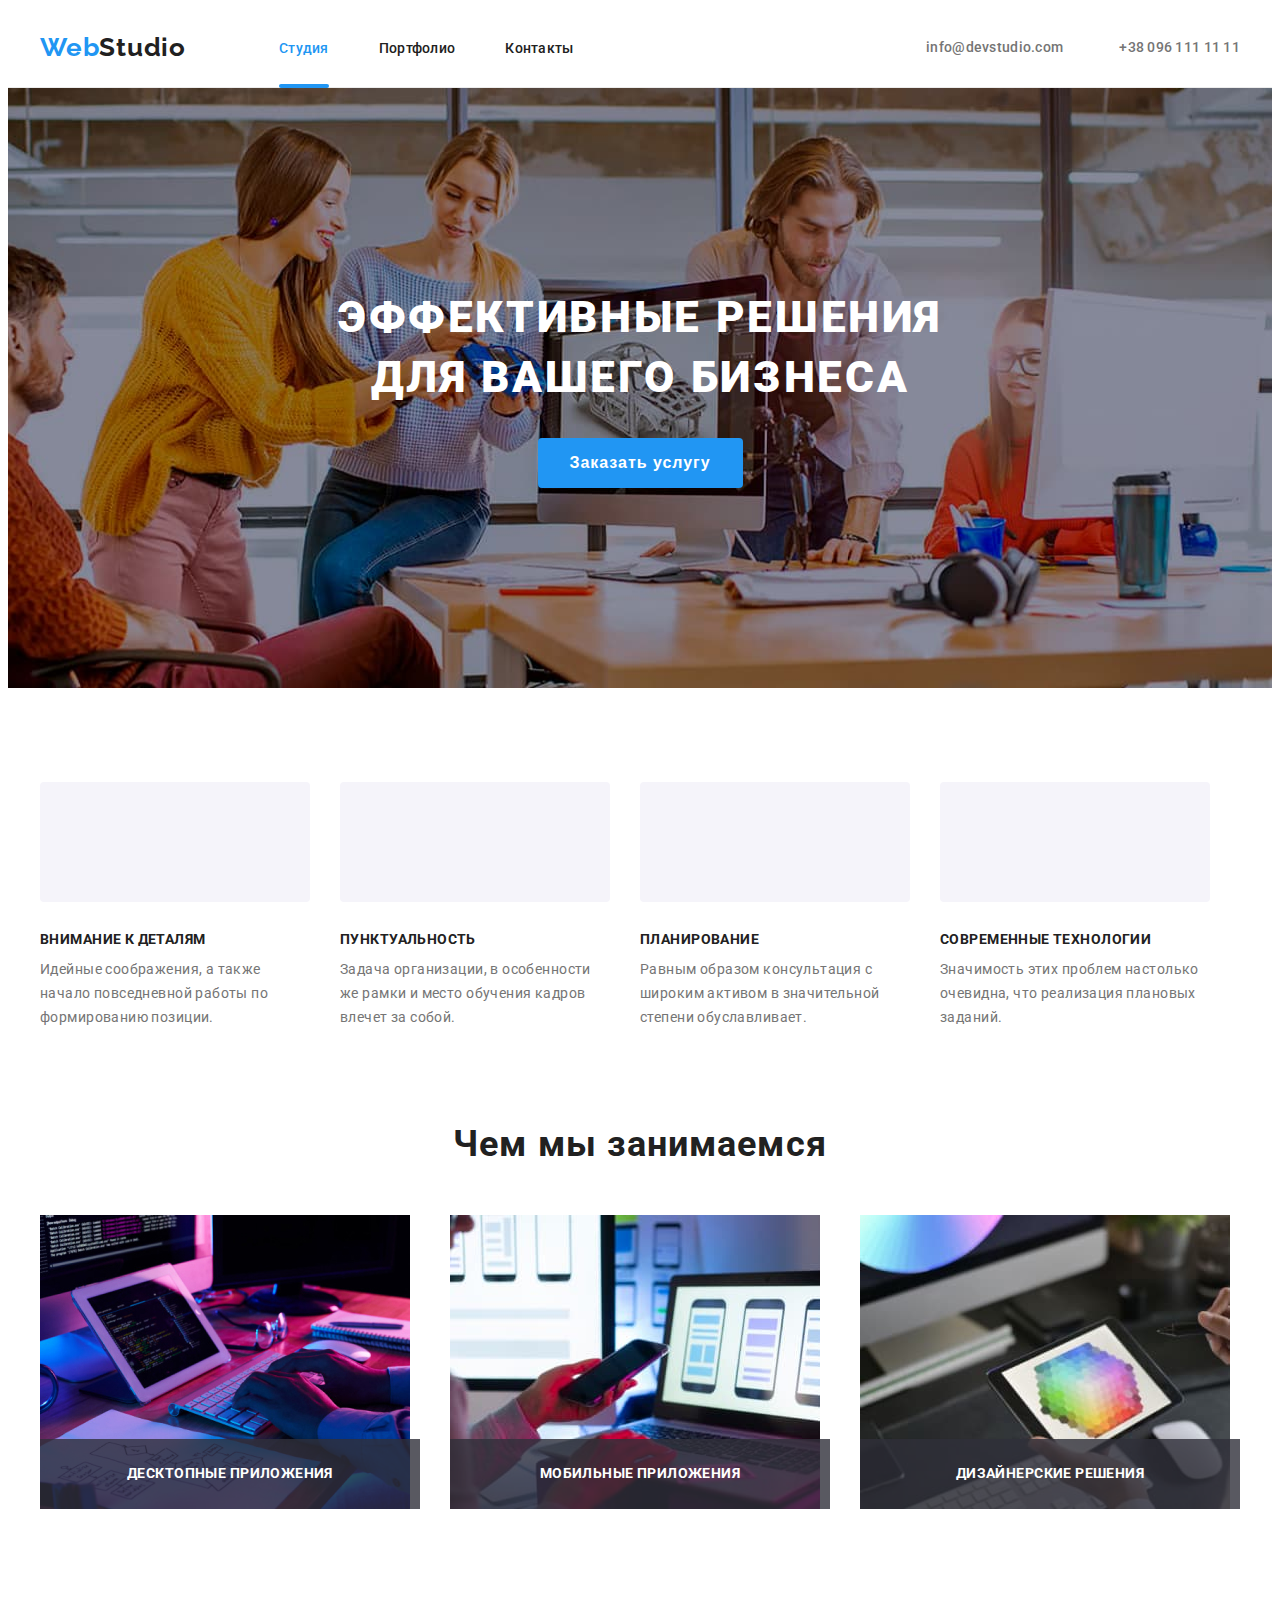
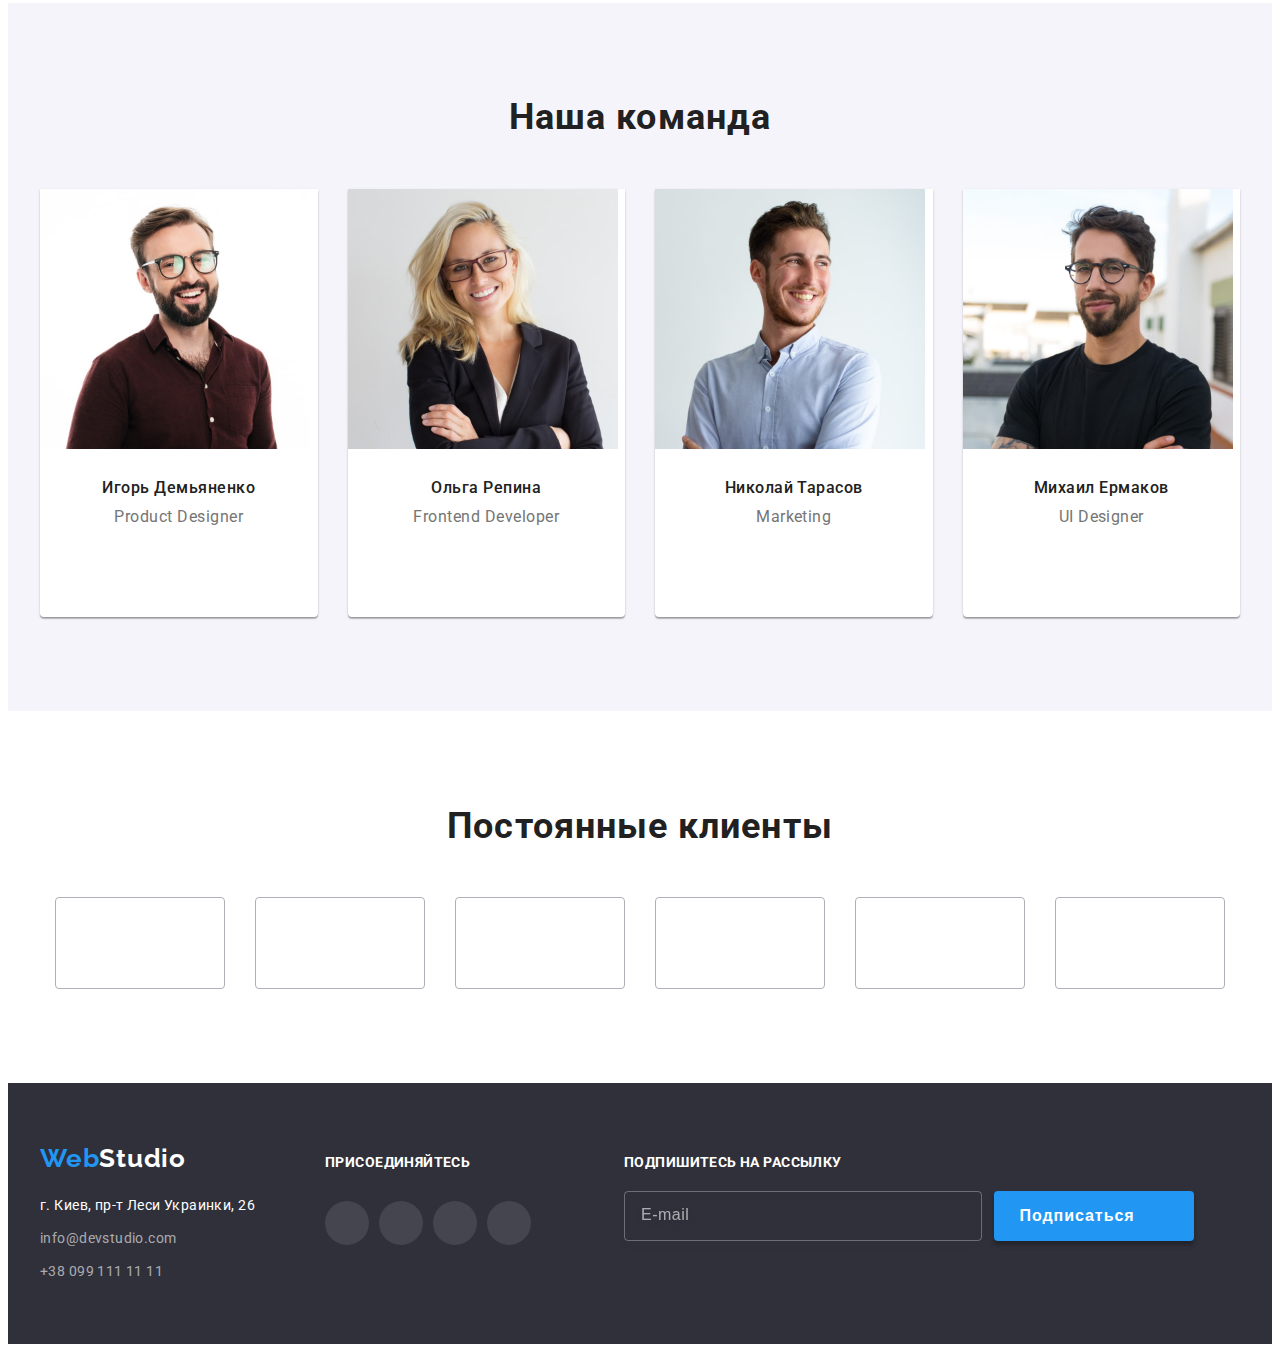
==== index.html @ efbe4398 "HW-07" ====
<!DOCTYPE html>
<html lang="ru">

<head>
    <meta charset="UTF-8">
    <meta http-equiv="X-UA-Compatible" content="IE=edge">
    <meta name="viewport" content="width=device-width, initial-scale=1.0">
    <title>Web Studio</title>
    <!-- Custom styles start -->
    <link rel="stylesheet" href="./CSS/styles.css">
    <!-- Custom styles end -->
    <!-- fonts start -->
    <link rel="preconnect" href="https://fonts.googleapis.com">
    <link rel="preconnect" href="https://fonts.gstatic.com" crossorigin>
    <link
        href="https://fonts.googleapis.com/css2?family=Raleway:wght@700&family=Roboto:wght@400;500;700;900&display=swap"
        rel="stylesheet">
    <!-- fonts end-->
    <!-- Normalizer start -->
    <link rel="stylesheet" href="https://cdnjs.cloudflare.com/ajax/libs/modern-normalize/1.1.0/modern-normalize.min.css"
        integrity="sha512-wpPYUAdjBVSE4KJnH1VR1HeZfpl1ub8YT/NKx4PuQ5NmX2tKuGu6U/JRp5y+Y8XG2tV+wKQpNHVUX03MfMFn9Q=="
        crossorigin="anonymous" referrerpolicy="no-referrer" />
    <!-- Normalizer end -->
</head>

<body data-body>

    <!-- HEADER -->
    <header class="header">
        <div class="container header__container">
            <a class="header__logo link logo" href="./index.html">Web<span class="header__span">Studio</span></a>
            <nav class="nav">
                <ul class="nav__list list">
                    <li class="nav__item">
                        <a class="nav__link nav__link--current link" href="index.html">Студия</a>
                    </li>
                    <li class="nav__item">
                        <a class="link nav__link" href="portfolio.html">Портфолио</a>
                    </li>
                    <li class="nav__item">
                        <a class="link nav__link" href="Контакты">Контакты</a>
                    </li>
                </ul>
            </nav>
            <ul class="contact list">
                <li class="contact__item">
                    <a class="contact__mail link" href="mailto:info@devstudio.com">
                        <svg class="contact__icon" width="16px" height="12px">
                            <use href="./images/navigation.svg#icon-mail">
                            </use>
                        </svg>
                        info@devstudio.com
                    </a>
                </li>
                <li class="contact__item">
                    <a class="contact__tel link" href="tel:+380961111111">
                        <svg class="contact__icon" width="16px" height="12px">
                            <use class href="./images//navigation.svg#icon-phone">
                            </use>
                        </svg>
                        +38 096 111 11 11
                    </a>
                </li>
            </ul>
        </div>
    </header>
    <!-- MAIN CONTENT -->
    <main>
        <!-- HERO -->
        <section class="hero">
            <div class="container">
                <h1 class="hero__title">
                    Эффективные решения для вашего бизнеса
                </h1>
                <button class="btn hero__btn" type="button" data-modal-open>Заказать услугу</button>
            </div>
        </section>
        <!-- MODAL WINDOW -->
        <div class="backdrop is-hidden" data-modal>
            <div class="modal">
                <button class="modal__close-btn" type="button" data-modal-close>
                    <svg width="11" height="11">
                        <use href="./images/symbol.svg#icon-button-x"></use>
                    </svg>
                </button>
                <form class="modal__form form">
                    <strong class="form__title">Оставьте свои данные, мы вам перезвоним</strong>
                    <div class="form__field">
                        <label for="name" class="modal__label">Имя</label>
                        <div class="form__container">
                            <input type="text" name="name" id="name" class="form__input" autofocus>
                            <svg class="form__svg" width="12px" height="12px">
                                <use class="icon-name" href="./images/symbol.svg#icon-modal-name"></use>
                            </svg>
                        </div>
                    </div>
                    <div class="form__field">
                        <label for="tel" class="modal__label">Телефон</label>
                        <div class="form__container">
                            <input type="tel" name="tel" id="tel" class="form-item">
                            <svg class="form__svg" width="12px" height="12px">
                                <use class="icon-tel" href="./images/symbol.svg#icon-modal-tel"></use>
                            </svg>
                        </div>
                    </div>
                    <div class="form__field">
                        <label for="mail" class="modal__label">Почта</label>
                        <div class="form__container">
                            <input type="email" name="mail" id="mail" class="form-item">
                            <svg class="form__svg" width="12px" height="12px">
                                <use class="icon-email" href="./images/symbol.svg#icon-modal-mail"></use>
                            </svg>
                        </div>
                    </div>
                    <div class="form__field">
                        <label for="comment" class="modal__label">Комментарий</label>
                        <textarea name="comment" id="comment" rows="10" placeholder="Введите текст"
                            class="comment-item"></textarea>
                    </div>
                    <div class="modal__policy policy">
                        <label class="checkbox">
                            <input class="visually-hidden checkbox__input" type="checkbox" name="" value="" id="policy">
                            <span class="checkbox__container">
                                <svg class="checkbox__icon" width="11px" height="8px">
                                    <use href="./images/checkbox.svg#icon-checkbox" class=""></use>
                                </svg>
                            </span>
                            <span class="field-label">Соглашаюсь с рассылкой и принимаю <span class="agreements">Условия
                                    договора</span></span>
                        </label>
                    </div>
                    <div class="submit">
                        <button type="submit" class="submit__button">Отправить</button>
                    </div>
                </form>
            </div>
        </div>
        <!-- BENEFITS -->
        <section class="benefits">
            <div class="benefits__container container">
                <ul class="benefits__list list">
                    <li class="benefits__item">
                        <a class="benefits__link link" href="" target="_blank" rel="noopener noreferrer" aria-label="">
                            <svg class="benefits__icon" width="70px" height="70px">
                                <use href="./images/benefits.svg#icon-antenna"></use>
                            </svg>
                        </a>
                        <div class="benefits__container">
                            <h3 class="benefits__title">Внимание к деталям</h3>
                            <p class="benefits__text text">
                                Идейные соображения, а также начало повседневной работы по формированию позиции.
                            </p>
                        </div>
                    </li>

                    <li class="benefits__item">
                        <a class="benefits__link link" href="" target="_blank" rel="noopener noreferrer" aria-label="">
                            <svg class="benefits__icon" width="70px" height="70px">
                                <use href="./images/benefits.svg#icon-clock"></use>
                            </svg>
                        </a>
                        <div class="benefits__container">
                            <h3 class="benefits__title">Пунктуальность</h3>
                            <p class="benefits__text text">
                                Задача организации, в особенности же рамки и место обучения кадров влечет за собой.
                            </p>
                        </div>
                    </li>

                    <li class="benefits__item">
                        <a class="benefits__link link" href="" target="_blank" rel="noopener noreferrer" aria-label="">
                            <svg class="benefits__icon" width="70px" height="70px">
                                <use href="./images/benefits.svg#icon-diagram"></use>
                            </svg>
                        </a>
                        <div class="benefits__container">
                            <h3 class="benefits__title">Планирование</h3>
                            <p class="benefits__text text">
                                Равным образом консультация с широким активом в значительной степени обуславливает.
                            </p>
                        </div>
                    </li>

                    <li class="benefits__item">
                        <a class="benefits__link link" href="" target="_blank" rel="noopener noreferrer" aria-label="">
                            <svg class="benefits__icon" width="70px" height="70px">
                                <use href="./images/benefits.svg#icon-astronaut"></use>
                            </svg>
                        </a>
                        <div class="benefits__container">
                            <h3 class="benefits__title">Современные технологии</h3>
                            <p class="benefits__text text">
                                Значимость этих проблем настолько очевидна, что реализация плановых заданий.
                            </p>
                        </div>
                    </li>

                </ul>
            </div>
        </section>
        <!-- ABOUT -->
        <section class="about">
            <div class="container">
                <h2 class="about__title title">
                    Чем мы занимаемся
                </h2>
                <ul class="about__list list card-set">
                    <li class="about__item card-set__item">
                        <img src="./images/page1/body/main/what_we_are_doing/img.jpg" alt="верстка" width="370"
                            height="294">
                        <div class="about__overlay">
                            <p class="about__descr">
                                Десктопные приложения
                            </p>
                        </div>
                    </li>
                    <li class="about__item card-set__item">
                        <img src="./images/page1/body/main/what_we_are_doing/img1.jpg" alt="дизайн" width="370"
                            height="294">
                        <div class="about__overlay">
                            <p class="about__descr">
                                Мобильные приложения
                            </p>
                        </div>
                    </li>
                    <li class="about__item card-set__item">
                        <img src="./images/page1/body/main/what_we_are_doing/img3.jpg" alt="зовнішнє оформлення"
                            width="370" height="294">
                        <div class="about__overlay">
                            <p class="about__descr">
                                Дизайнерские решения
                            </p>
                        </div>
                    </li>
                </ul>
            </div>
        </section>
        <!-- TEAM -->
        <section class="team">
            <div class="container">
                <h2 class="team__title title">
                    Наша команда
                </h2>
                <ul class="team__list list card-set">
                    <li class="team__item card-set__item">
                        <img src="./images/page1/body/main/about_team/img4.jpg" alt="Игорь Демьяненко" width="270"
                            height="260">
                        <div class="team__wrapper">
                            <h3 class="team__subtitle">Игорь Демьяненко</h3>
                            <p class="team__descr" lang="en"> Product Designer</p>
                            <ul class="social-media list">
                                <li class="social-media__item">
                                    <a class="social-media__link link" href="" target="_blank" rel="noopener noreferrer"
                                        aria-label="instagram">
                                        <svg class="social-media__icon" width="20" height="20">
                                            <use href="./images/icons.svg#icon-instagram"></use>
                                        </svg>
                                    </a>
                                </li>
                                <li class="social-media__item">
                                    <a class="social-media__link link" href="http://" target="_blank"
                                        rel="noopener noreferrer" aria-label="twitter">
                                        <svg class="social-media__icon" width="20" height="20">
                                            <use href="./images/icons.svg#icon-twitter"></use>
                                        </svg>
                                    </a>
                                </li>
                                <li class="social-media__item">
                                    <a class="social-media__link link" href="http://" target="_blank"
                                        rel="noopener noreferrer" aria-label="facebook">
                                        <svg class="social-media__icon" width="20" height="20">
                                            <use href="./images/icons.svg#icon-facebook"></use>
                                        </svg>
                                    </a>
                                </li>
                                <li class="social-media__item">
                                    <a class="social-media__link link" href="http://" target="_blank"
                                        rel="noopener noreferrer" aria-label="linkedin">
                                        <svg class="social-media__icon" width="20" height="20">
                                            <use href="./images/icons.svg#icon-linkedin"></use>
                                        </svg>
                                    </a>
                                </li>
                            </ul>
                        </div>
                    </li>
                    <li class="team__item card-set__item">
                        <img src="./images/page1/body/main/about_team/img5.jpg" alt="Ольга Репин" width="270"
                            height="260">
                        <div class="team__wrapper">
                            <h3 class="team__subtitle">Ольга Репина</h3>
                            <p class="team__descr" lang="en">Frontend Developer</p>
                            <ul class="social-media list">
                                <li class="social-media__item">
                                    <a class="social-media__link link" href="" target="_blank" rel="noopener noreferrer"
                                        aria-label="instagram">
                                        <svg class="social-media__icon" width="20" height="20">
                                            <use href="./images/icons.svg#icon-instagram"></use>
                                        </svg>
                                    </a>
                                </li>
                                <li class="social-media__item">
                                    <a class="social-media__link link" href="http://" target="_blank"
                                        rel="noopener noreferrer" aria-label="twitter">
                                        <svg class="social-media__icon" width="20" height="20">
                                            <use href="./images/icons.svg#icon-twitter"></use>
                                        </svg>
                                    </a>
                                </li>
                                <li class="social-media__item">
                                    <a class="social-media__link link" href="http://" target="_blank"
                                        rel="noopener noreferrer" aria-label="facebook">
                                        <svg class="social-media__icon" width="20" height="20">
                                            <use href="./images/icons.svg#icon-facebook"></use>
                                        </svg>
                                    </a>
                                </li>
                                <li class="social-media__item">
                                    <a class="social-media__link link" href="http://" target="_blank"
                                        rel="noopener noreferrer" aria-label="linkedin">
                                        <svg class="social-media__icon" width="20" height="20">
                                            <use href="./images/icons.svg#icon-linkedin"></use>
                                        </svg>
                                    </a>
                                </li>
                            </ul>
                        </div>
                    </li>
                    <li class="team__item card-set__item">
                        <img src="./images/page1/body/main/about_team/img6.jpg" alt="Николай Тарасов" width="270"
                            height="260">
                        <div class="team__wrapper">
                            <h3 class="team__subtitle">Николай Тарасов</h3>
                            <p class="team__descr" lang="en">Marketing</p>
                            <ul class="social-media list">
                                <li class="social-media__item">
                                    <a class="social-media__link link" href="" target="_blank" rel="noopener noreferrer"
                                        aria-label="instagram">
                                        <svg class="social-media__icon" width="20" height="20">
                                            <use href="./images/icons.svg#icon-instagram"></use>
                                        </svg>
                                    </a>
                                </li>
                                <li class="social-media__item">
                                    <a class="social-media__link link" href="http://" target="_blank"
                                        rel="noopener noreferrer" aria-label="twitter">
                                        <svg class="social-media__icon" width="20" height="20">
                                            <use href="./images/icons.svg#icon-twitter"></use>
                                        </svg>
                                    </a>
                                </li>
                                <li class="social-media__item">
                                    <a class="social-media__link link" href="http://" target="_blank"
                                        rel="noopener noreferrer" aria-label="facebook">
                                        <svg class="social-media__icon" width="20" height="20">
                                            <use href="./images/icons.svg#icon-facebook"></use>
                                        </svg>
                                    </a>
                                </li>
                                <li class="social-media__item">
                                    <a class="social-media__link link" href="http://" target="_blank"
                                        rel="noopener noreferrer" aria-label="linkedin">
                                        <svg class="social-media__icon" width="20" height="20">
                                            <use href="./images/icons.svg#icon-linkedin"></use>
                                        </svg>
                                    </a>
                                </li>
                            </ul>
                        </div>
                    </li>
                    <li class="team__item card-set__item">
                        <img src="./images/page1/body/main/about_team/img7.jpg" alt="Михаил Ермаков" width="270"
                            height="260">
                        <div class="team__wrapper">
                            <h3 class="team__subtitle">Михаил Ермаков</h3>
                            <p class="team__descr" lang="en">UI Designer</p>
                            <ul class="social-media list">
                                <li class="social-media__item">
                                    <a class="social-media__link link" href="" target="_blank" rel="noopener noreferrer"
                                        aria-label="instagram">
                                        <svg class="social-media__icon" width="20" height="20">
                                            <use href="./images/icons.svg#icon-instagram"></use>
                                        </svg>
                                    </a>
                                </li>
                                <li class="social-media__item">
                                    <a class="social-media__link link" href="http://" target="_blank"
                                        rel="noopener noreferrer" aria-label="twitter">
                                        <svg class="social-media__icon" width="20" height="20">
                                            <use href="./images/icons.svg#icon-twitter"></use>
                                        </svg>
                                    </a>
                                </li>
                                <li class="social-media__item">
                                    <a class="social-media__link link" href="http://" target="_blank"
                                        rel="noopener noreferrer" aria-label="facebook">
                                        <svg class="social-media__icon" width="20" height="20">
                                            <use href="./images/icons.svg#icon-facebook"></use>
                                        </svg>
                                    </a>
                                </li>
                                <li class="social-media__item">
                                    <a class="social-media__link link" href="http://" target="_blank"
                                        rel="noopener noreferrer" aria-label="linkedin">
                                        <svg class="social-media__icon" width="20" height="20">
                                            <use href="./images/icons.svg#icon-linkedin"></use>
                                        </svg>
                                    </a>
                                </li>
                            </ul>
                        </div>
                    </li>
                </ul>
            </div>
        </section>
        <!-- CLIENTS -->
        <section class="clients">
            <div class="container">
                <h2 class="clients__title title">
                    Постоянные клиенты
                </h2>
                <ul class="clients__list list card-set">
                    <li class="clients__item card-set__item link">
                        <a class="clients__link link" href="" target="_blank" rel="noopener noreferrer" aria-label="">
                            <svg class="clients__icon" width="106px" height="60px">
                                <use href="./images/symbol.svg#icon-logo1"></use>
                            </svg>
                        </a>
                    </li>
                    <li class="clients__item card-set__item link">
                        <a class="clients__link link" href="" target="_blank" rel="noopener noreferrer" aria-label="">
                            <svg class="clients__icon" width="106px" height="60px">
                                <use href="./images/symbol.svg#icon-logo2"></use>
                            </svg>
                        </a>
                    </li>
                    <li class="clients__item card-set__item link">
                        <a class="clients__link link" href="" target="_blank" rel="noopener noreferrer" aria-label="">
                            <svg class="clients__icon" width="106px" height="60px">
                                <use href="./images/symbol.svg#icon-logo3"></use>
                            </svg>
                        </a>
                    </li>
                    <li class="clients__item card-set__item link">
                        <a class="clients__link link" href="" target="_blank" rel="noopener noreferrer" aria-label="">
                            <svg class="clients__icon" width="106px" height="60px">
                                <use href="./images/symbol.svg#icon-logo4"></use>
                            </svg>
                        </a>
                    </li>
                    <li class="clients__item card-set__item link">
                        <a class="clients__link link" href="" target="_blank" rel="noopener noreferrer" aria-label="">
                            <svg class="clients__icon" width="106px" height="60px">
                                <use href="./images/symbol.svg#icon-logo5"></use>
                            </svg>
                        </a>
                    </li>
                    <li class="clients__item card-set__item link">
                        <a class="clients__link link" href="" target="_blank" rel="noopener noreferrer" aria-label="">
                            <svg class="clients__icon" width="106px" height="60px">
                                <use href="./images/symbol.svg#icon-logo6"></use>
                            </svg>
                        </a>
                    </li>
                </ul>
            </div>
        </section>
        <script src="./JS/modal.js"></script>
    </main>
    <!-- FOOTER-->
    <footer class="footer">
        <div class="footer__container container">
            <div class="footer__bg">
                <a class="footer__logo" href="./index.html">Web<span class="footer__span">Studio</span></a>
                <address class="address">
                    <ul class="address__list list">
                        <li class="address__item">
                            <a class="address__loc link" href="https://bit.ly/3pXMvUd" target="_blank"
                                rel="noopener noreferrer">
                                г. Киев, пр-т Леси Украинки, 26
                            </a>
                        </li>
                        <li class="address__item">
                            <a class="address__info link" href="mailto:info@devstudio.com">
                                info@devstudio.com
                            </a>
                        </li>
                        <li class="address__descr">
                            <a class="address__info link" href="tel:+380991111111">
                                +38 099 111 11 11
                            </a>
                        </li>
                    </ul>
                </address>
            </div>
            <div class="footer__social-media social-media">
                <h3 class="social-media__text">присоединяйтесь</h3>
                <ul class="social-media__list list">
                    <li class="social-media__item">
                        <a class="social-media__link link" href="" target="_blank" rel="noopener noreferrer"
                            aria-label="instagram">
                            <svg class="social-media__icon--white" width="20" height="20">
                                <use href="./images/icons.svg#icon-instagram"></use>
                            </svg>
                        </a>
                    </li>
                    <li class="social-media__item">
                        <a class="social-media__link link" href="" target="_blank" rel="noopener noreferrer"
                            aria-label="instagram">
                            <svg class="social-media__icon--white" width="20" height="20">
                                <use href="./images/icons.svg#icon-twitter"></use>
                            </svg>
                        </a>
                    </li>
                    <li class="social-media__item">
                        <a class="social-media__link link" href="" target="_blank" rel="noopener noreferrer"
                            aria-label="instagram">
                            <svg class="social-media__icon--white" width="20" height="20">
                                <use href="./images/icons.svg#icon-facebook"></use>
                            </svg>
                        </a>
                    </li>
                    <li class="social-media__item">
                        <a class="social-media__link link" href="" target="_blank" rel="noopener noreferrer"
                            aria-label="instagram">
                            <svg class="social-media__icon--white" width="20" height="20">
                                <use href="./images/icons.svg#icon-linkedin"></use>
                            </svg>
                        </a>
                    </li>
                </ul>
            </div>
            <form class="subscribe">
                <p class="subscribe__title">Подпишитесь на рассылку</p>
                <div class="subscribe__container">
                    <input type="email" class="subscribe__mail" placeholder="E-mail">
                    <div class="submit">
                        <button type="submit" class="submit__button">Подписаться</button>
                        <svg class="submit__icon" width="24px" height="24px">
                            <use href="./images/symbol.svg#icon-send"></use>
                        </svg>
                    </div>
                </div>
            </form>
        </div>
    </footer>
</body>

</html>
---- CSS/styles.css ----
:root {
    /* fonts */
    --main-font: *Roboto*;
    --secondaty-font:
        font-family: 'Raleway', sans-serif;
    font-family: 'Roboto', sans-serif;

    /* text color*/
    --main-color: #212121;
    --second-color: #757575;
    --third-color: #2196F3;

    /*bg-color*/
    --bg-color-one: #2F303A;
    --bg-color-second: #2196F3;
    /*others */
    --items: 3;
    --indent: 30px;
    --anim-slow: 250ms cubic-bezier(0.4, 0, 0.2, 1) ease-in-out;
    --anim-fast: 250ms ease-in-out;
}

/* COOMON STYLES START */

body {
    font-family: 'Roboto';
    font-style: normal;
}

.no-scroll {
    overflow: hidden;
}

/* Reset */
h1,
h2,
h3,
h4,
p {
    margin: 0px;
}

img {
    display: block;
    max-width: 100%;
    height: auto;
}

/*Reset end*/

.link {
    text-decoration: none;

}

.list {
    list-style: none;
    display: flex;
    font-family: 'Roboto';
    font-style: normal;
    margin: 0px;
    padding: 0px;
}

/**
| =====================================
    сітка із застосуванням flex-box
| =====================================
*/
.card-set {
    display: flex;
    flex-wrap: wrap;
    margin: calc(-1 * var(--indent) / 2);
}

.card-set__item {
    flex-basis: calc((100% - (var(--indent)) * var(--items)) / var(--items));
    margin: calc(var(--indent) / 2);
}

/* COOMON STYLES END */

/* Visually-hidden hide elements */

.visually-hidden {
    position: absolute;
    white-space: nowrap;
    width: 1px;
    height: 1px;
    overflow: hidden;
    border: 0;
    padding: 0;
    clip: rect(0 0 0 0);
    clip-path: inset(50%);
    margin: -1px;
}

/* Visually-hidden hide elements end */

/* SECTION HEADER */
.header {
    padding-top: 24px;
    padding-bottom: 24px;
    border-bottom: 1px solid #ECECEC;
}

.header__container {
    display: flex;
    align-items: center;
    justify-content: center;
}

.header__logo {
    font-family: 'Raleway';
    font-weight: 700;
    font-size: 26px;
    line-height: 1.2;
    letter-spacing: 0.03em;
    color: var(--third-color);
    display: flex;
    margin-right: 93px;

}

.header__span {
    color: var(--main-color)
}

.nav__list {
    display: flex;
    align-items: center;
    padding-left: 0px;
}

.nav__item:not(:last-child) {
    margin-right: 50px;
}

.contact {
    margin-left: auto;
    gap: 30px;
}

.nav__link {
    color: var(--main-color);
    font-weight: 500;
    font-size: 14px;
    line-height: 1.14;
    letter-spacing: 0.02em;
}

.nav__link--current {
    position: relative;

    font-weight: 500;
    font-size: 14px;
    line-height: 1.14;
    letter-spacing: 0.02em;

    color: #2196F3;
}

.nav__link--current::after {
    content: "";
    position: absolute;
    bottom: 0;
    left: 0;

    transform: translateY(32px);

    display: inline-block;
    width: 100%;
    height: 4px;

    background: #2196F3;
    border-radius: 2px;
}

.contact__tel {
    color: var(--second-color);
    font-weight: 500;
    font-size: 14px;
    line-height: 1.14;
    letter-spacing: 0.02em;
    display: flex;
    align-items: center;
    gap: 10px;

}

.contact__mail {
    font-weight: 500;
    font-size: 14px;
    line-height: 1.14;
    letter-spacing: 0.02em;
    color: #757575;
    display: flex;
    align-items: center;
    gap: 10px;

}


.contact__mail:hover .contact__icon,
.contact__mail:focus .contact__icon {
    fill: #188CE8;
}

.contact__tel:hover .contact__icon,
.contact__tel:focus .contact__icon {
    fill: #188CE8;
}

.contact__mail:hover,
.contact__mail:focus {
    color: #188CE8;
}

.contact__tel:hover,
.contact__tel:focus {
    color: #188CE8;
}

.link:active {
    color: var(--third-color);
}

.nav__link:hover,
.nav__link:focus {
    font-weight: 500;
    font-size: 14px;
    line-height: 1.14;
    letter-spacing: 0.02em;
    color: #188CE8;
}

/* SECTION HEADER END */

/*SECTION HERO */

.hero {
    background-image: url(../images/page1/body/main/hero/bg-image.jpg), linear-gradient(to right, rgba(47, 48, 58, 0.4), rgba(47, 48, 58, 0.4));
    background-repeat: no-repeat;
    background-position: center;
    background-size: cover;
    background-color: rgba(47, 48, 58, 0.4);
    padding-top: 200px;
    padding-bottom: 200px;
    display: flex;
    flex-direction: column;
    align-items: center;
    justify-content: center;
}

.hero__title {
    font-family: 'Roboto';
    font-style: normal;
    width: 696px;
    font-weight: 900;
    font-size: 44px;
    line-height: 1.36;
    text-align: center;
    letter-spacing: 0.06em;
    text-transform: uppercase;
    color: #FFFFFF;
    margin-left: auto;
    margin-right: auto;
    margin-bottom: 30px;
}

.hero__btn {
    cursor: pointer;
    background-color: var(--bg-color-second);
    border: transparent;
    border-radius: 4px;
    color: #FFFFFF;
    font-weight: 700;
    font-size: 16px;
    line-height: 1.87;
    letter-spacing: 0.06em;
    margin-left: auto;
    margin-right: auto;
    padding: 10px 32px;
    display: flex;
}

/* SECTION HERO END */

/* MODAL WINDOW START */
.backdrop {
    position: fixed;
    top: 0;
    left: 0;
    z-index: 1000;
    width: 100%;
    height: 100%;

    background-color: rgba(55, 57, 63, 0.230);

    opacity: 1;
    visibility: visible;
    pointer-events: initial;

    transition: opacity 250ms cubic-bezier(0.4, 0, 0.2, 1), visibility 250ms cubic-bezier(0.4, 0, 0.2, 1);
}

.backdrop.is-hidden {
    opacity: 0;
    visibility: hidden;
    pointer-events: none;
}

.modal {
    position: absolute;
    top: 50%;
    left: 50%;
    background-color: #FFFFFF;
    transform: translate(-50%, -50%);

    min-width: 528px;
    min-height: 581px;

    box-shadow: 0px 1px 3px rgba(0, 0, 0, 0.12), 0px 1px 1px rgba(0, 0, 0, 0.14), 0px 2px 1px rgba(0, 0, 0, 0.2);
    border-radius: 4px;
}

.modal__close-btn {
    position: absolute;
    top: 20px;
    right: 20px;

    display: flex;
    align-items: center;
    justify-content: center;

    transform: translate(50%, -50%);

    width: 30px;
    height: 30px;
    padding: 0;

    background: #FFFFFF;
    border: 1px solid rgba(0, 0, 0, 0.1);
    border-radius: 50%;
    cursor: pointer;

    transition: fill 250ms cubic-bezier(0.4, 0, 0.2, 1);
    ;
}

.modal__close-btn:hover {
    fill: #2196F3;
}

.modal__form {
    display: flex;
    flex-direction: column;
    padding: 40px;
}

.form__field {
    display: flex;
    flex-direction: column;
    margin-bottom: 10px;
}

.form__container {
    position: relative;
}

.form__svg {
    position: absolute;
    top: 50%;
    left: 15px;

    transform: translateY(-50%);
}


.form__title {
    display: flex;
    justify-content: center;
    text-align: center;
    margin-bottom: 18px;

    font-weight: 700;
    font-size: 20px;
    line-height: 1.15;
    letter-spacing: 0.03em;

    color: #212121;
}

textarea {
    resize: none;
}

::placeholder {
    font-weight: 400;
    font-size: 12px;
    line-height: 1.17;
    letter-spacing: 0.01em;
    color: rgba(117, 117, 117, 0.5);
}

.modal__label {
    margin-bottom: 4px;
    font-weight: 400;
    font-size: 12px;
    line-height: 1.17;
    letter-spacing: 0.01em;
    color: #757575;

}

.form__input {
    height: 40px;
    width: 100%;
    border: 1px solid rgba(33, 33, 33, 0.2);
    border-radius: 4px;
    padding-left: 42px;

    outline: transparent;
    transition: border-color 250ms cubic-bezier(0.4, 0, 0.2, 1);
}

.comment-item {
    height: 120px;

    padding: 12px 16px;

    border: 1px solid rgba(33, 33, 33, 0.2);
    border-radius: 4px;
    outline: transparent;
}

.form__item:focus+.modal__svg {
    fill: #188CE8;
}

.form__item:focus {
    border-color: #2196F3;
}

.comment-item:focus {
    border-color: #2196F3;
}

.field-label {
    font-weight: 400;
    font-size: 14px;
    line-height: 1.7;
    letter-spacing: 0.03em;

    color: #757575;
}

.agreements {
    color: #2196F3;
    text-decoration: underline;
    cursor: pointer;
}


.modal__policy {
    display: flex;
    align-items: center;
    justify-content: center;

    margin-top: 20px;
    margin-bottom: 30px;
}

.checkbox {
    position: relative;

    display: flex;
    align-items: center;
}

.checkbox__container {
    display: inline-flex;
    justify-content: center;
    align-items: center;

    margin-right: 8px;

    width: 16px;
    height: 15px;
    outline: 2px solid #212121;
    outline-offset: -2px;
    border-radius: 2px;
    background-color: #FFFFFF;

    transition: background-color 250ms, outline 250ms;
}

.checkbox__input {
    margin-right: 8px;
}

.checkbox__input:checked+.checkbox__container {
    background-color: #2196F3;
    outline: transparent;
}

.submit {
    display: flex;
    align-items: center;
    text-align: center;
    margin-left: auto;
    margin-right: auto;


}

.submit__button {
    width: 200px;
    height: 50px;
    left: 700px;
    top: 712px;

    cursor: pointer;

    font-weight: 700;
    font-size: 16px;
    line-height: 1.87;

    letter-spacing: 0.06em;

    color: #FFFFFF;
    background: #2196F3;
    box-shadow: 0px 4px 4px rgba(0, 0, 0, 0.15);
    border-radius: 4px;
    border-color: #2196F3;
    border: transparent;
}

/* MODAL WINDOW END */

/* SECTION BENEFITS */

.benefits {
    padding: 94px 0px;
}

.benefits__list {
    display: flex;
    padding-left: 0px;
    gap: 30px;
}

.benefits__link {
    display: flex;
    justify-content: center;
    align-items: center;
    width: 270px;
    height: 120px;

    margin-bottom: 30px;

    background: #F5F4FA;
    border-radius: 4px;
}

.benefits__title {
    font-weight: 700;
    font-size: 14px;
    line-height: 1.14;
    letter-spacing: 0.03em;
    text-transform: uppercase;
    color: var(--main-color);
    margin-bottom: 10px;
}

.benefits__container {
    display: flex;
    flex-direction: column;
}

.benefits__text {
    font-weight: 400;
    font-size: 14px;
    line-height: 1.71;
    letter-spacing: 0.03em;
    color: var(--second-color);
    width: 270px;
}

/* SECTION BENEFITS END */

/* SECTION ABOUT */

.about {
    padding-bottom: 94px;
}

.about__title {
    font-weight: 700;
    font-size: 36px;
    line-height: 1.16;
    text-align: center;
    letter-spacing: 0.03em;
    color: var(--main-color);
    margin-bottom: 50px;
}

.about__item {
    position: relative;
    overflow: hidden;
}

.about__overlay {
    position: absolute;
    bottom: 0;
    left: 0;

    width: 100%;
    height: 70px;
    display: flex;
    align-items: center;
    justify-content: center;
    background: rgba(47, 48, 58, 0.8);
    box-shadow: 0px 4px 4px rgba(0, 0, 0, 0.25);
}

.about__descr {
    font-family: 'Roboto';
    font-style: normal;
    font-weight: 700;
    font-size: 14px;
    line-height: 1.14;
    letter-spacing: 0.03em;
    text-transform: uppercase;

    color: #FFFFFF;
}

/* SECTION ABOUT END */

/* SECTION TEAM */

.team {
    padding: 94px 0px;
    background: #F5F4FA;
    display: flex;
    align-items: center;
    justify-content: center;
    flex-direction: column;
}

.team__title {
    font-weight: 700;
    font-size: 36px;
    line-height: 1.16;
    text-align: center;
    letter-spacing: 0.03em;
    color: var(--main-color);
    margin-bottom: 50px;
}

.team__item {
    background: #FFFFFF;
    box-shadow: 0px 1px 3px rgba(0, 0, 0, 0.12), 0px 1px 1px rgba(0, 0, 0, 0.14), 0px 2px 1px rgba(0, 0, 0, 0.2);
    border-radius: 0px 0px 4px 4px;
    --items: 4;
}

.team__wrapper {
    padding: 30px 0px 30px 0px;
}

.team__subtitle {
    font-weight: 500;
    font-size: 16px;
    line-height: 1.18;
    text-align: center;
    letter-spacing: 0.03em;
    color: var(--main-color);
    margin-bottom: 10px;
}

.team__descr {
    margin-bottom: 16px;
    font-weight: 400;
    font-size: 16px;
    line-height: 1.18;
    text-align: center;
    letter-spacing: 0.03em;
    color: var(--second-color);
}

.social-media {
    display: flex;
    justify-content: center;
    gap: 10px;
}

.social-media__link {
    display: flex;
    align-items: center;
    justify-content: center;
    background-color: #FFFFFF;
    border-radius: 50%;
    width: 44px;
    height: 44px;

    transition: background-color 250ms cubic-bezier(0.4, 0, 0.2, 1);
}

.social-media__link:hover>.social-media__icon,
.social-media__link:focus>.social-media__icon {
    fill: #FFFFFF;
}

.social-media__icon {
    fill: #AFB1B8;
}

.social-media__link:hover,
.social-media__link:focus {
    background-color: #2196F3;
}

.clients {
    padding: 94px 0px;
    --indent: auto;
}

.clients__title {
    font-weight: 700;
    font-size: 36px;
    line-height: 1.17;
    text-align: center;
    letter-spacing: 0.03em;

    color: #212121;
}

.clients__list {
    display: flex;
    justify-content: center;
    --items: 6;
    gap: 30px;
    margin-top: 50px;
}

.clients__item {
    box-sizing: border-box;
    margin: 0px;
    border: 1px solid #AFB1B8;
    border-radius: 4px;
    width: 170px;
    height: 92px;
}

.clients__icon {
    fill: #AFB1B8;

    transition: fill 250ms cubic-bezier(0.4, 0, 0.2, 1);
}

.clients__link {
    display: flex;
    align-items: center;
    justify-content: center;
    width: 100%;
    height: 100%;
}

.clients__link:hover .clients__icon,
.clients__link:focus .clients__icon {
    fill: #2196F3;
}

.clients__item:hover>.clients__link,
.clients__item:focus>.clients__link {
    border: 1px solid #2196F3;
}

/* SECTION TEAM END */

/* SECTION FOOTER */

.footer {
    background: var(--bg-color-one);
    padding: 60px 0px;
}

.footer__bg {
    display: flex;
    flex-direction: column;
    margin-right: 70px;
}

.footer__logo {
    font-family: 'Raleway';
    font-style: normal;
    text-decoration: none;
    font-weight: 700;
    font-size: 26px;
    line-height: 1.19;
    letter-spacing: 0.03em;
    color: var(--third-color);
    margin-bottom: 20px;
}

.footer__container {
    display: flex;
    align-items: baseline;
}

.footer__social-media {
    display: flex;
    flex-direction: column;
    margin-right: 93px;
}

.social-media__text {
    font-weight: 700;
    font-size: 14px;
    line-height: 1.14;
    letter-spacing: 0.03em;
    text-transform: uppercase;

    margin-bottom: 20px;

    color: #FFFFFF
}

.social-media__link {
    display: flex;
    align-items: center;
    justify-content: center;
    background: rgba(255, 255, 255, 0.1);
    border-radius: 50%;
    width: 44px;
    height: 44px;

    transition: background-color 250ms cubic-bezier(0.4, 0, 0.2, 1);
}

.social-media__link:hover .social-media__icon,
.social-media__link:focus .social-media__icon {
    fill: #FFFFFF;
}

.social-media__link:hover,
.social-media__link:focus {
    background-color: #2196F3;
}

.social-media__icon--white {
    fill: #FFFFFF;
}

.social-media__list {
    gap: 10px;
}

.footer__span {
    color: white;
}

.address__list {
    display: flex;
    flex-direction: column;

}

.address__loc {
    font-weight: 400;
    font-size: 14px;
    line-height: 1.71;
    letter-spacing: 0.03em;
    color: #FFFFFF;
}

.address__info {
    font-weight: 400;
    font-size: 14px;
    line-height: 1.71;
    letter-spacing: 0.03em;
    color: rgba(255, 255, 255, 0.6);
}

.address__item:not(:last-child) {
    text-decoration: none;
    list-style: none;
    margin-bottom: 9px;
}

.subscribe {
    width: 570px;
    height: 86px;
}

.subscribe__title {
    font-weight: 700;
    font-size: 14px;
    line-height: 1.14;
    letter-spacing: 0.03em;
    text-transform: uppercase;

    color: #FFFFFF;

    margin-bottom: 20px;
}

.subscribe__container {
    display: flex;
    gap: 12px;
}

.subscribe__mail {
    width: 100%;

    padding-left: 16px;

    color: white;
    background-color: transparent;

    border: 1px solid rgba(255, 255, 255, 0.3);
    filter: drop-shadow(0px 4px 4px rgba(0, 0, 0, 0.15));
    border-radius: 4px;
}

.subscribe__mail::placeholder {
    font-weight: 400;
    font-size: 16px;
    line-height: 1.25;
    display: flex;
    align-items: center;
    letter-spacing: 0.03em;

    color: rgba(255, 255, 255, 0.6);
}

.submit {
    position: relative;

    display: flex;
    align-items: center;
    justify-content: center;

    min-width: 200px;
    height: 50px;
    background-color: #2196F3;
    box-shadow: 0px 4px 4px rgba(0, 0, 0, 0.15);
    border-radius: 4px;
    cursor: pointer;
}

.submit__button {
    padding-left: 0;
    padding-right: 34px;
    margin-left: auto;
    margin-right: auto;

    cursor: pointer;

    background-color: transparent;
    border: transparent;


    font-weight: 700;
    font-size: 16px;
    line-height: 1.87;
    letter-spacing: 0.06em;

    color: #FFFFFF;
}

.submit__icon {
    position: absolute;
    top: 50%;
    right: 13%;

    transform: translateY(-50%);
}

/* SECTION FOOTER END */

/* 
=================================================================================
                                 PAGE NUMBER 2  
=================================================================================
*/

/* SECTION HERO */
.portfolio {
    display: flex;
    flex-wrap: wrap;
    justify-content: center;
    padding: 100px 0px 94px 0px;
}

.container {
    width: 1200px;
    padding-left: 15px;
    padding-right: 15px;
    margin-left: auto;
    margin-right: auto;
}

.filter {
    display: flex;
    justify-content: center;
    margin-bottom: 50px;
}

.filter__item {
    display: flex;
    align-items: center;
}

.filter__btns:hover,
.filter__btns:focus {
    cursor: pointer;
    font-family: 'Roboto';
    font-weight: 500;
    font-size: 16px;
    line-height: 1.62;
    text-align: center;
    letter-spacing: 0.03em;
    color: #FFFFFF;
    background-color: var(--bg-color-second);
    box-shadow: 0px 3px 1px rgba(0, 0, 0, 0.1), 0px 1px 2px rgba(0, 0, 0, 0.08), 0px 2px 2px rgba(0, 0, 0, 0.12);
    border-radius: 4px;
}

.filter__btns {
    background: #F5F4FA;
    border-radius: 4px;
    font-family: 'Roboto';
    font-style: normal;
    font-weight: 500;
    font-size: 16px;
    line-height: 1.6;
    text-align: center;
    letter-spacing: 0.03em;
    color: var(--main-color);
    border-color: #F5F4FA;
    padding: 6px 22px;
    border: 0px;
    margin-left: 6px;

    transition: background-color 250ms cubic-bezier(0.4, 0, 0.2, 1);
}

.portfolio__item {
    position: relative;
    width: 370px;
    background: #FFFFFF;
    border: 1px solid #EEEEEE;
    flex-direction: column;

    overflow: hidden;
}

.portfolio__item:hover .overlay {
    transform: translateY(0);
    opacity: 1;
}

.portfolio__container {
    position: relative;
}

.overlay {
    position: absolute;
    top: 0;
    left: 0;

    transform: translateY(100%);
    opacity: 0;

    width: 100%;
    height: 100%;

    display: flex;
    align-items: center;
    justify-content: center;
    background: rgba(33, 150, 243, 0.9);
    padding: 63px 24px;

    transition: transform 250ms cubic-bezier(0.4, 0, 0.2, 1), opacity 250ms cubic-bezier(0.4, 0, 0.2, 1);
}

.overlay__subtitle {
    font-weight: 400;
    font-size: 18px;
    line-height: 1.6;
    letter-spacing: 0.03em;

    color: #FFFFFF;
}

.portfolio__item:hover,
.portfolio__item:focus {
    cursor: pointer;
    border: 1px solid #EEEEEE;
    box-shadow: 0px 1px 1px rgba(0, 0, 0, 0.12), 0px 4px 4px rgba(0, 0, 0, 0.06), 1px 4px 6px rgba(0, 0, 0, 0.16);
}

.photo-card {
    position: relative;
    overflow: hidden;
    background-color: #FFFFFF;
    padding: 20px 24px;
}

.photo-card__title {
    font-weight: 700;
    font-size: 18px;
    line-height: 2;
    letter-spacing: 0.06em;
    color: var(--main-color);
    display: flex;
}

.photo-card__subtitle {
    font-weight: 400;
    font-size: 16px;
    line-height: 1.87;
    letter-spacing: 0.03em;
    color: var(--second-color);
}

.filter__btns--current {
    font-weight: 500;
    font-size: 16px;
    line-height: 1.62;
    text-align: center;
    letter-spacing: 0.03em;
    color: #FFFFFF;
    background: var(--bg-color-second);
    box-shadow: 0px 3px 1px rgba(0, 0, 0, 0.1), 0px 1px 2px rgba(0, 0, 0, 0.08), 0px 2px 2px rgba(0, 0, 0, 0.12);
    border-radius: 4px;
}



/* SECTION HERO END */
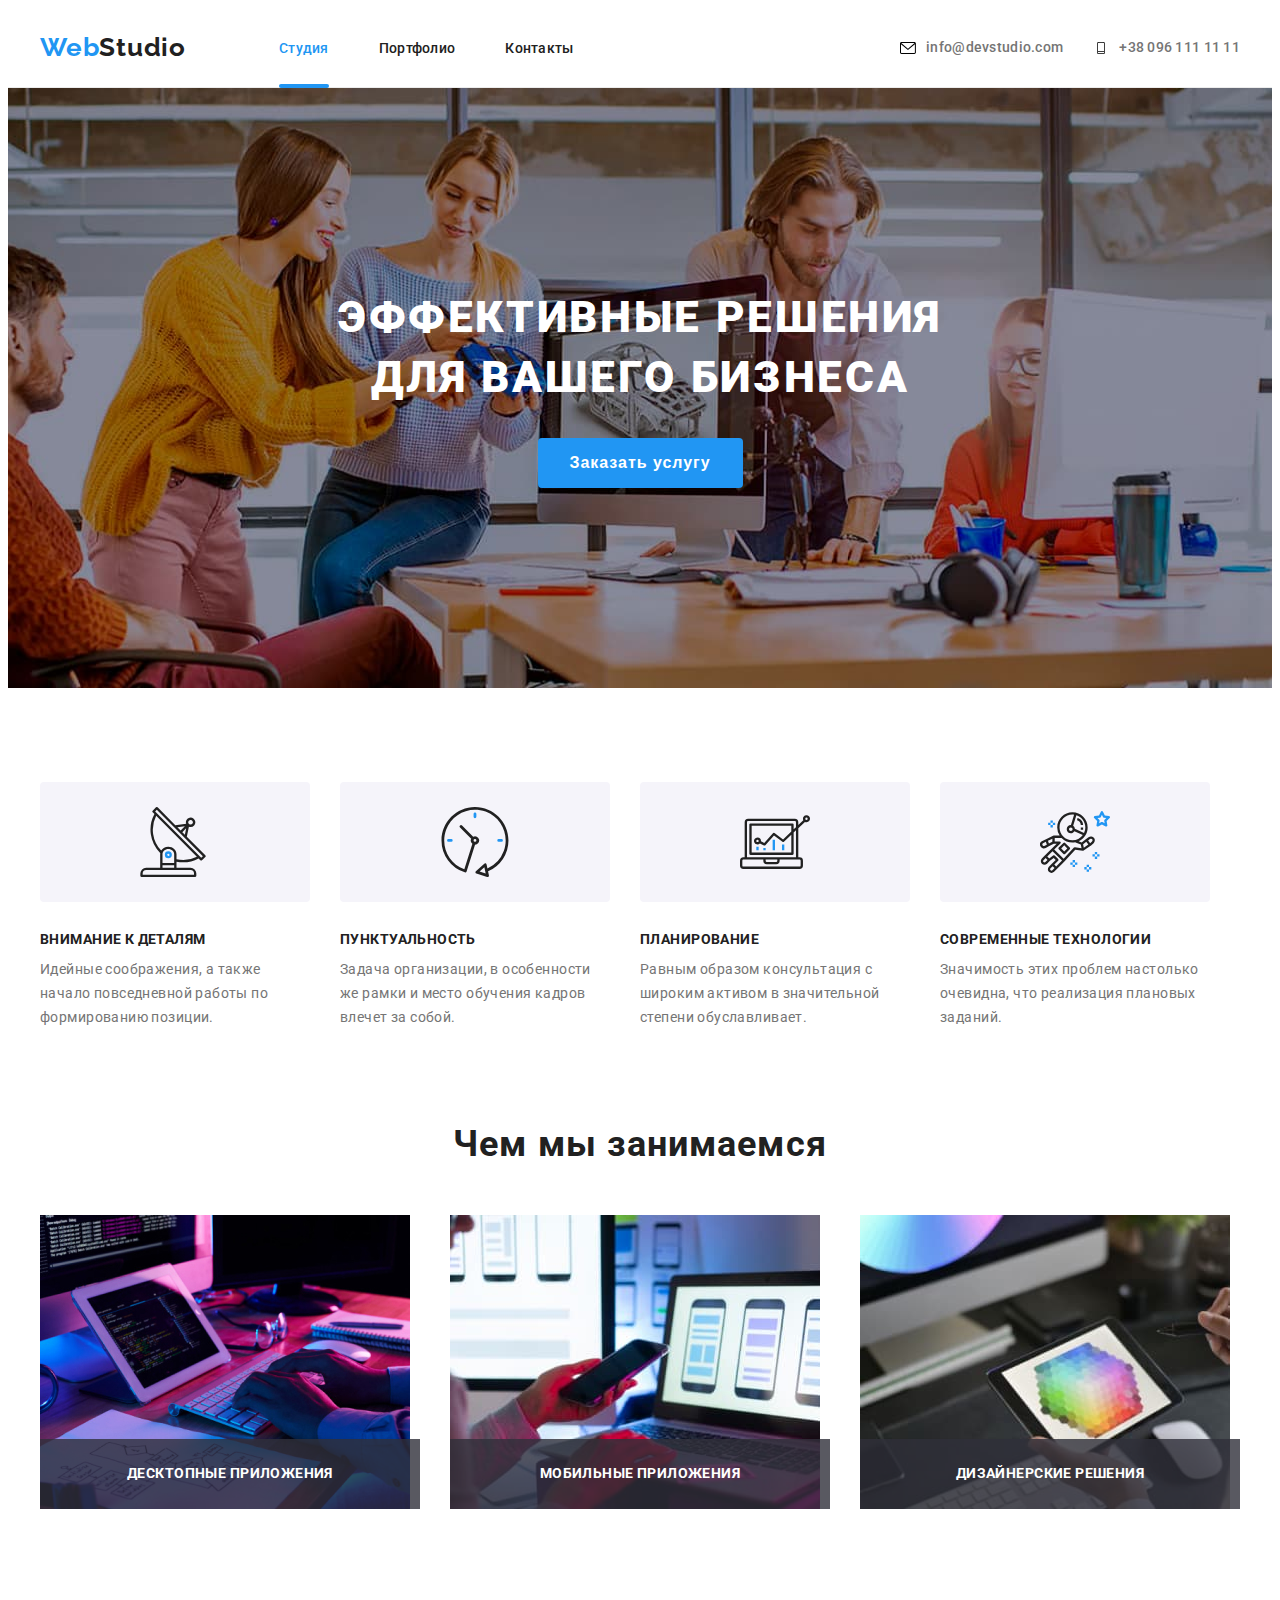
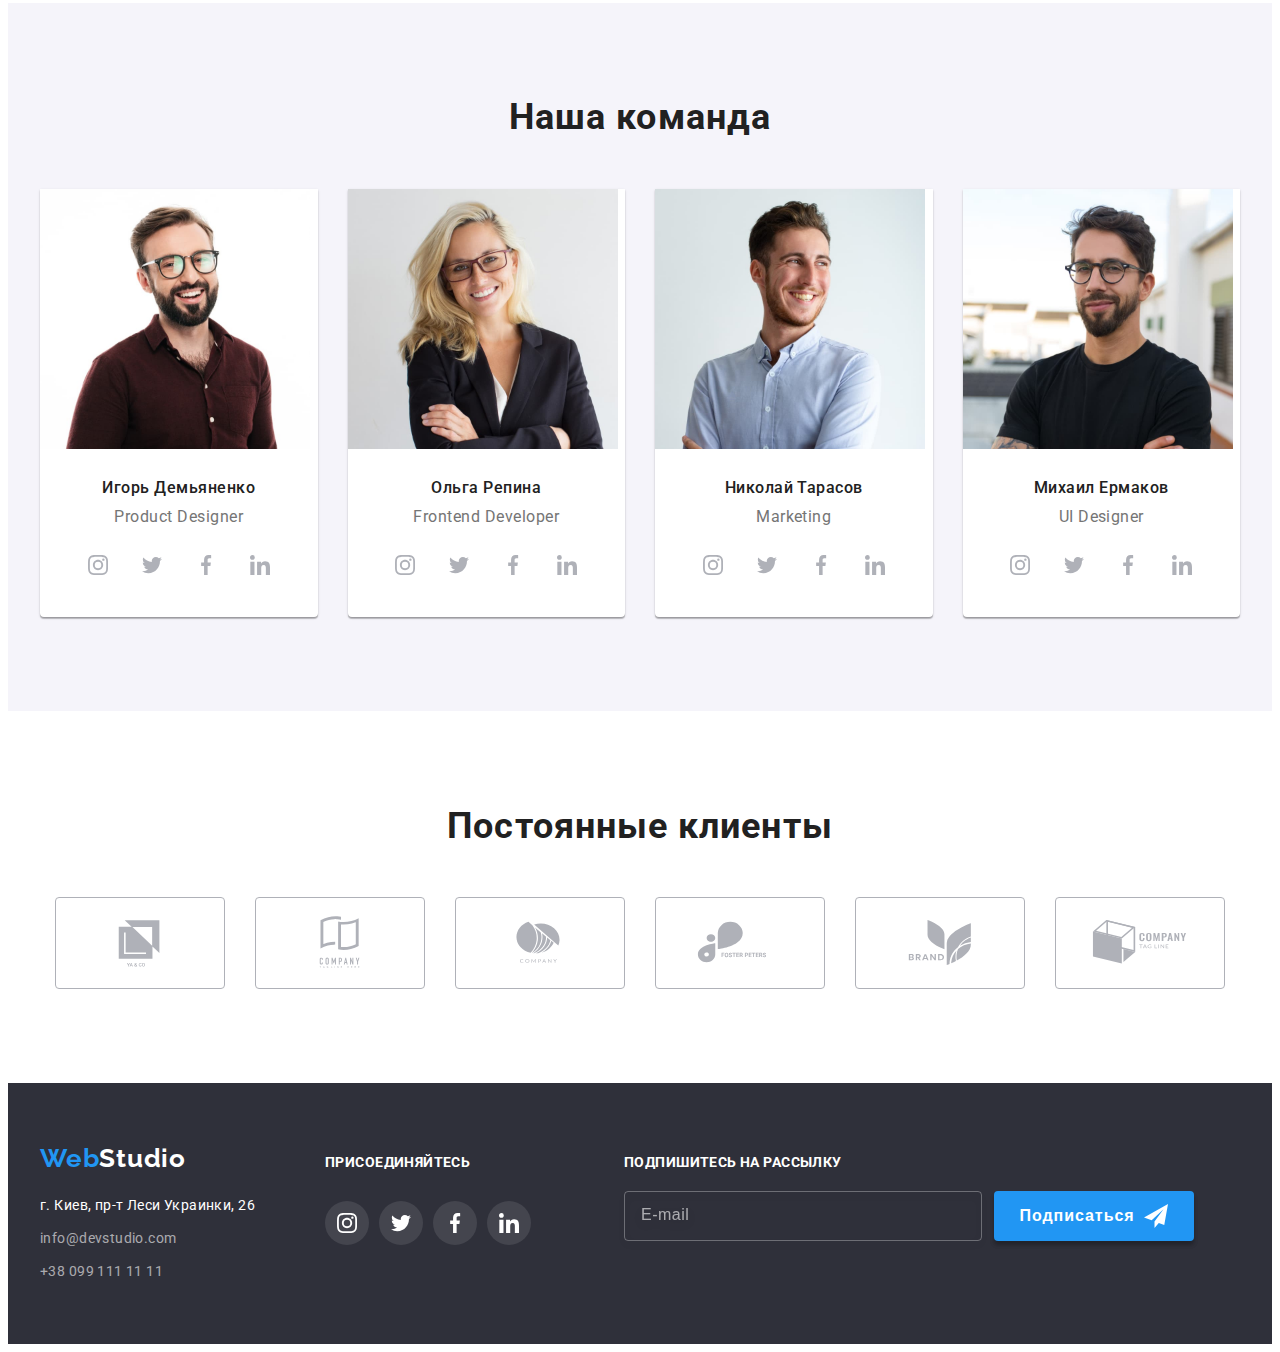
==== commit dbe32f5e: "Update index.html" ====
--- a/index.html
+++ b/index.html
@@ -507,7 +507,7 @@
                     <li class="social-media__item">
                         <a class="social-media__link link" href="" target="_blank" rel="noopener noreferrer"
                             aria-label="instagram">
-                            <svg class="social-media__icon--white" width="20" height="20">
+                            <svg class="social-media__icon social-media__icon--white" width="20" height="20">
                                 <use href="./images/icons.svg#icon-twitter"></use>
                             </svg>
                         </a>
@@ -515,7 +515,7 @@
                     <li class="social-media__item">
                         <a class="social-media__link link" href="" target="_blank" rel="noopener noreferrer"
                             aria-label="instagram">
-                            <svg class="social-media__icon--white" width="20" height="20">
+                            <svg class="social-media__icon social-media__icon--white" width="20" height="20">
                                 <use href="./images/icons.svg#icon-facebook"></use>
                             </svg>
                         </a>
@@ -523,7 +523,7 @@
                     <li class="social-media__item">
                         <a class="social-media__link link" href="" target="_blank" rel="noopener noreferrer"
                             aria-label="instagram">
-                            <svg class="social-media__icon--white" width="20" height="20">
+                            <svg class="social-media__icon social-media__icon--white" width="20" height="20">
                                 <use href="./images/icons.svg#icon-linkedin"></use>
                             </svg>
                         </a>
